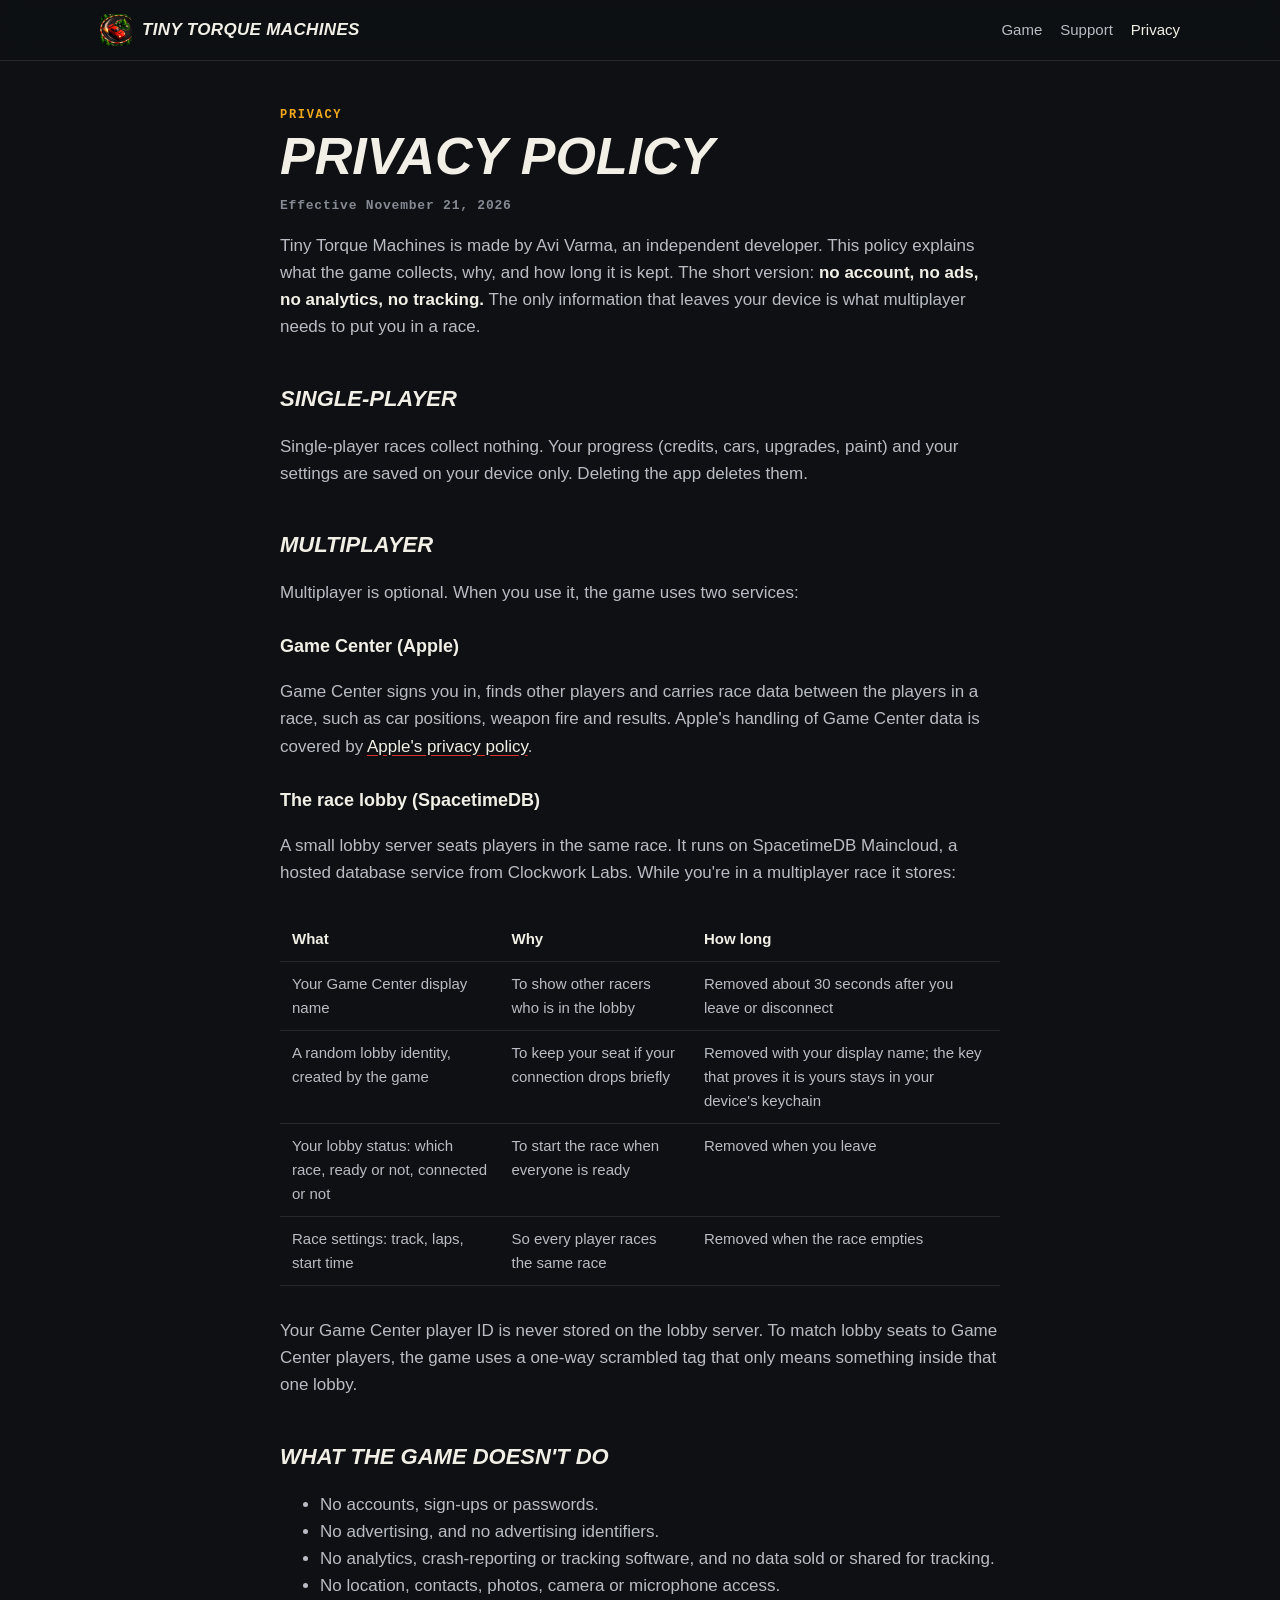
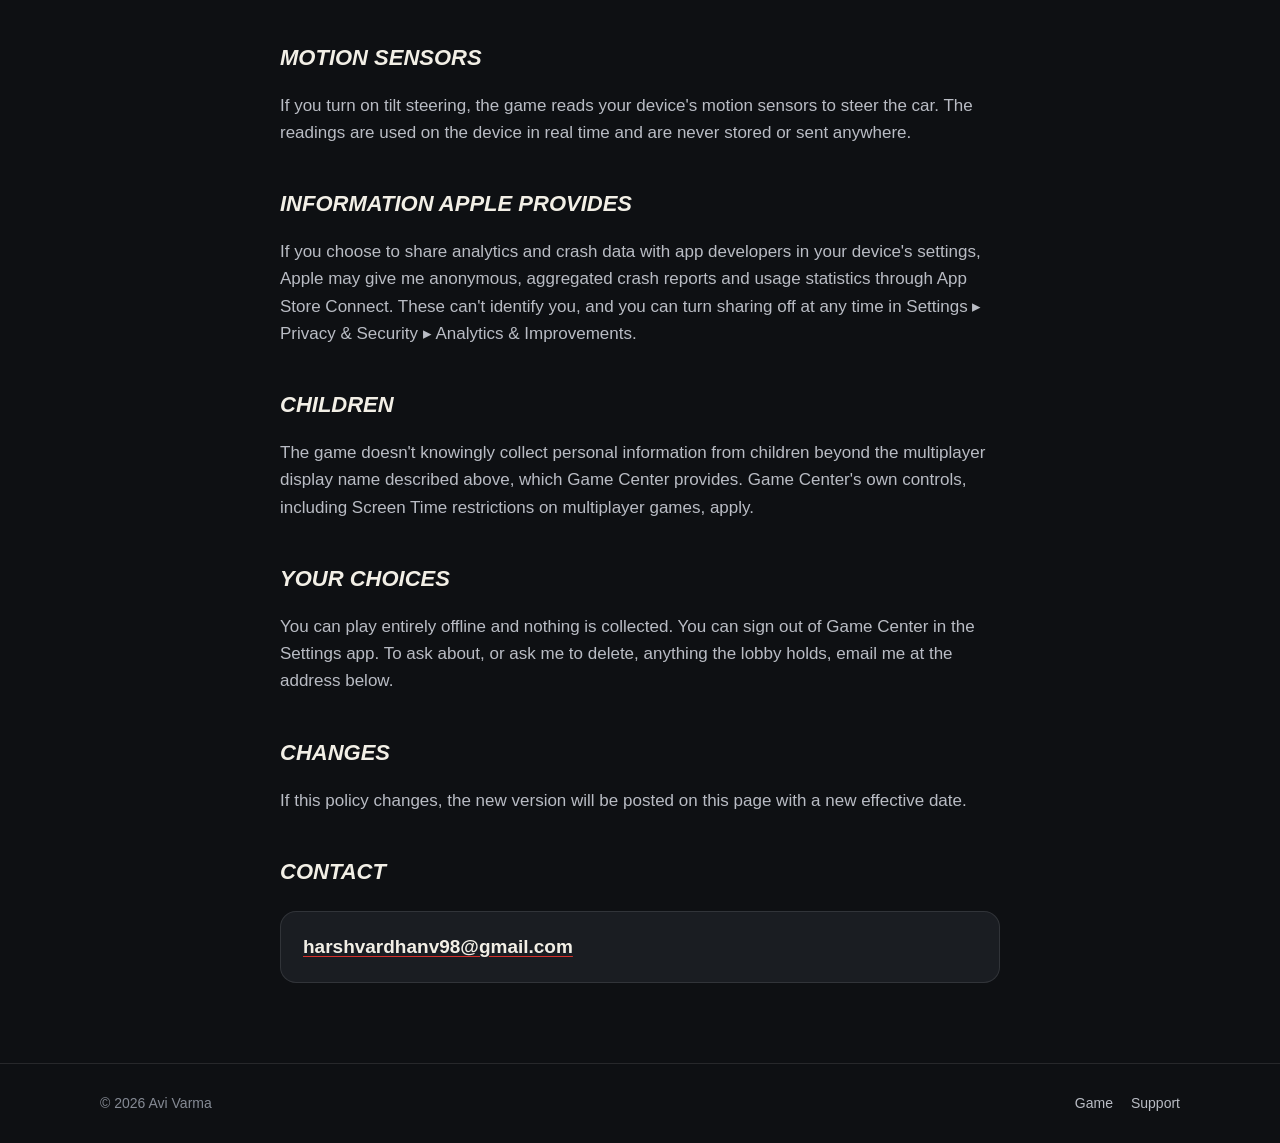
==== privacy.html @ 6feee171 "Add the Tiny Torque Machines site: game, support and privacy pages Co-Authored-By: Claude Opus 5.5 <" ====
<!doctype html>
<html lang="en">
<head>
  <meta charset="utf-8">
  <meta name="viewport" content="width=device-width, initial-scale=1">
  <title>Privacy policy · Tiny Torque Machines</title>
  <meta name="description" content="What Tiny Torque Machines collects, why, and how long it is kept.">
  <meta name="theme-color" content="#0e1013">
  <link rel="icon" href="favicon.png">
  <link rel="apple-touch-icon" href="apple-touch-icon.png">
  <link rel="stylesheet" href="style.css">
</head>
<body>
  <header class="site-header">
    <div class="wrap">
      <a class="brand" href="./"><img src="assets/icon.png" alt=""><span>Tiny Torque Machines</span></a>
      <nav class="site-nav" aria-label="Site">
        <a href="./">Game</a>
        <a href="support.html">Support</a>
        <a href="privacy.html" aria-current="page">Privacy</a>
      </nav>
    </div>
  </header>

  <main class="page">
    <div class="wrap prose">
      <div class="kicker">Privacy</div>
      <h1>Privacy policy</h1>
      <p class="updated">Effective November 21, 2026</p>

      <p>Tiny Torque Machines is made by Avi Varma, an independent developer. This policy explains what the game collects, why, and how long it is kept. The short version: <strong>no account, no ads, no analytics, no tracking.</strong> The only information that leaves your device is what multiplayer needs to put you in a race.</p>

      <h2>Single-player</h2>
      <p>Single-player races collect nothing. Your progress (credits, cars, upgrades, paint) and your settings are saved on your device only. Deleting the app deletes them.</p>

      <h2>Multiplayer</h2>
      <p>Multiplayer is optional. When you use it, the game uses two services:</p>

      <h3>Game Center (Apple)</h3>
      <p>Game Center signs you in, finds other players and carries race data between the players in a race, such as car positions, weapon fire and results. Apple's handling of Game Center data is covered by <a href="https://www.apple.com/legal/privacy/">Apple's privacy policy</a>.</p>

      <h3>The race lobby (SpacetimeDB)</h3>
      <p>A small lobby server seats players in the same race. It runs on SpacetimeDB Maincloud, a hosted database service from Clockwork Labs. While you're in a multiplayer race it stores:</p>
      <div class="table-scroll">
        <table>
          <thead>
            <tr><th>What</th><th>Why</th><th>How long</th></tr>
          </thead>
          <tbody>
            <tr><td>Your Game Center display name</td><td>To show other racers who is in the lobby</td><td>Removed about 30 seconds after you leave or disconnect</td></tr>
            <tr><td>A random lobby identity, created by the game</td><td>To keep your seat if your connection drops briefly</td><td>Removed with your display name; the key that proves it is yours stays in your device's keychain</td></tr>
            <tr><td>Your lobby status: which race, ready or not, connected or not</td><td>To start the race when everyone is ready</td><td>Removed when you leave</td></tr>
            <tr><td>Race settings: track, laps, start time</td><td>So every player races the same race</td><td>Removed when the race empties</td></tr>
          </tbody>
        </table>
      </div>
      <p>Your Game Center player ID is never stored on the lobby server. To match lobby seats to Game Center players, the game uses a one-way scrambled tag that only means something inside that one lobby.</p>

      <h2>What the game doesn't do</h2>
      <ul>
        <li>No accounts, sign-ups or passwords.</li>
        <li>No advertising, and no advertising identifiers.</li>
        <li>No analytics, crash-reporting or tracking software, and no data sold or shared for tracking.</li>
        <li>No location, contacts, photos, camera or microphone access.</li>
      </ul>

      <h2>Motion sensors</h2>
      <p>If you turn on tilt steering, the game reads your device's motion sensors to steer the car. The readings are used on the device in real time and are never stored or sent anywhere.</p>

      <h2>Information Apple provides</h2>
      <p>If you choose to share analytics and crash data with app developers in your device's settings, Apple may give me anonymous, aggregated crash reports and usage statistics through App Store Connect. These can't identify you, and you can turn sharing off at any time in Settings ▸ Privacy &amp; Security ▸ Analytics &amp; Improvements.</p>

      <h2>Children</h2>
      <p>The game doesn't knowingly collect personal information from children beyond the multiplayer display name described above, which Game Center provides. Game Center's own controls, including Screen Time restrictions on multiplayer games, apply.</p>

      <h2>Your choices</h2>
      <p>You can play entirely offline and nothing is collected. You can sign out of Game Center in the Settings app. To ask about, or ask me to delete, anything the lobby holds, email me at the address below.</p>

      <h2>Changes</h2>
      <p>If this policy changes, the new version will be posted on this page with a new effective date.</p>

      <h2>Contact</h2>
      <div class="contact">
        <a href="mailto:harshvardhanv98@gmail.com?subject=Tiny%20Torque%20Machines%20privacy">harshvardhanv98@gmail.com</a>
      </div>
    </div>
  </main>

  <footer class="site-footer">
    <div class="wrap">
      <span>© 2026 Avi Varma</span>
      <nav aria-label="Footer">
        <a href="./">Game</a>
        <a href="support.html">Support</a>
      </nav>
    </div>
  </footer>
</body>
</html>
---- style.css ----
/* Tiny Torque Machines: the game's own palette, system fonts only, so the
   site makes no third-party requests. */
:root {
  --canvas: #0e1013;
  --graphite: #1a1d22;
  --raised: #24282f;
  --hairline: rgba(255, 255, 255, 0.10);
  --ivory: #f2efe6;
  --secondary: #b9bcc4;
  --muted: #858a94;
  --red: #d8312b;
  --red-bright: #ff4a3d;
  --amber: #f2a81d;
  --radius: 16px;
  --width: 1080px;
  --display: "SF Pro Display", -apple-system, BlinkMacSystemFont, "Helvetica Neue", Arial, sans-serif;
  --mono: ui-monospace, "SF Mono", Menlo, Consolas, monospace;
  color-scheme: dark;
}

* { box-sizing: border-box; }

html { -webkit-text-size-adjust: 100%; }

body {
  margin: 0;
  background: var(--canvas);
  color: var(--ivory);
  font: 17px/1.6 var(--display);
}

img { max-width: 100%; display: block; }

a { color: var(--ivory); text-decoration-color: var(--red); text-underline-offset: 3px; }
a:hover { color: var(--red-bright); }

.wrap { width: min(var(--width), 100% - 32px); margin-inline: auto; }

/* Header */
.site-header {
  position: sticky;
  top: 0;
  z-index: 10;
  background: rgba(14, 16, 19, 0.88);
  backdrop-filter: blur(12px);
  -webkit-backdrop-filter: blur(12px);
  border-bottom: 1px solid var(--hairline);
}
.site-header .wrap {
  display: flex;
  align-items: center;
  justify-content: space-between;
  gap: 16px;
  min-height: 60px;
}
.brand {
  display: flex;
  align-items: center;
  gap: 10px;
  text-decoration: none;
  font-weight: 900;
  font-style: italic;
  letter-spacing: 0.02em;
  text-transform: uppercase;
  white-space: nowrap;
}
.brand img { width: 32px; height: 32px; border-radius: 8px; }
.site-nav { display: flex; gap: 18px; font-size: 15px; }
.site-nav a { text-decoration: none; color: var(--secondary); }
.site-nav a:hover, .site-nav a[aria-current="page"] { color: var(--ivory); }

/* Hero */
.hero {
  position: relative;
  min-height: min(78vh, 640px);
  display: flex;
  align-items: flex-end;
  background: var(--graphite) url("assets/hero.jpg") center / cover no-repeat;
}
.hero::after {
  content: "";
  position: absolute;
  inset: 0;
  background: linear-gradient(180deg, rgba(14,16,19,0.15) 0%, rgba(14,16,19,0.35) 45%, var(--canvas) 100%);
}
.hero .wrap { position: relative; z-index: 1; padding-block: 56px; }
.hero h1 {
  margin: 0;
  font-size: clamp(40px, 8vw, 84px);
  line-height: 0.95;
  font-weight: 900;
  font-style: italic;
  text-transform: uppercase;
  letter-spacing: -0.01em;
}
.hero p.lede {
  margin: 14px 0 26px;
  max-width: 34em;
  font-size: clamp(18px, 2.4vw, 22px);
  color: var(--secondary);
}

.store-badge {
  display: inline-flex;
  align-items: center;
  gap: 10px;
  padding: 12px 20px;
  border-radius: 12px;
  background: var(--red);
  color: var(--ivory);
  font-weight: 800;
  text-decoration: none;
}
.store-badge.soon { background: var(--raised); border: 1px solid var(--hairline); cursor: default; }
.store-badge small { display: block; font-weight: 600; font-size: 12px; color: var(--secondary); }

.kicker {
  font: 800 12px/1 var(--mono);
  letter-spacing: 0.14em;
  text-transform: uppercase;
  color: var(--amber);
}

/* Sections */
section { padding-block: 56px; }
section h2 {
  margin: 8px 0 18px;
  font-size: clamp(26px, 4vw, 38px);
  line-height: 1.1;
  font-weight: 900;
  font-style: italic;
  text-transform: uppercase;
}

.features {
  display: grid;
  grid-template-columns: repeat(auto-fit, minmax(240px, 1fr));
  gap: 16px;
}
.card {
  padding: 22px;
  border-radius: var(--radius);
  background: var(--graphite);
  border: 1px solid var(--hairline);
}
.card h3 {
  margin: 0 0 8px;
  font-size: 18px;
  font-weight: 900;
  font-style: italic;
  text-transform: uppercase;
  letter-spacing: 0.02em;
}
.card p, .card ul { margin: 0; color: var(--secondary); font-size: 16px; }
.card ul { padding-left: 1.1em; }

.gallery {
  display: grid;
  grid-template-columns: repeat(auto-fit, minmax(300px, 1fr));
  gap: 16px;
}
.gallery figure { margin: 0; }
.gallery img {
  width: 100%;
  height: auto;
  aspect-ratio: 3 / 2;
  object-fit: cover;
  border-radius: var(--radius);
  border: 1px solid var(--hairline);
  background: var(--graphite);
}
.gallery figcaption { margin-top: 8px; font-size: 14px; color: var(--muted); }

/* Text pages */
.page { padding-block: 48px 72px; }
.page h1 {
  margin: 8px 0 6px;
  font-size: clamp(32px, 6vw, 52px);
  line-height: 1.05;
  font-weight: 900;
  font-style: italic;
  text-transform: uppercase;
}
.page .updated { color: var(--muted); font: 600 13px/1.4 var(--mono); letter-spacing: 0.06em; }
.prose { max-width: 720px; }
.prose h2 {
  margin: 40px 0 10px;
  font-size: 22px;
  font-style: italic;
  font-weight: 900;
  text-transform: uppercase;
}
.prose h3 { margin: 26px 0 6px; font-size: 18px; }
.prose p, .prose li { color: var(--secondary); }
.prose strong { color: var(--ivory); }
.prose table { width: 100%; border-collapse: collapse; margin: 14px 0; font-size: 15px; }
.prose th, .prose td { text-align: left; padding: 10px 12px; border-bottom: 1px solid var(--hairline); vertical-align: top; }
.prose th { color: var(--ivory); font-weight: 700; }
.prose td { color: var(--secondary); }
.table-scroll { overflow-x: auto; }

.contact {
  margin: 22px 0 8px;
  padding: 20px 22px;
  border-radius: var(--radius);
  background: var(--graphite);
  border: 1px solid var(--hairline);
}
.contact a { font-weight: 800; font-size: 19px; overflow-wrap: anywhere; }

details {
  border-bottom: 1px solid var(--hairline);
  padding: 14px 0;
}
details summary {
  cursor: pointer;
  font-weight: 800;
  color: var(--ivory);
  list-style: none;
}
details summary::-webkit-details-marker { display: none; }
details summary::before { content: "+"; display: inline-block; width: 1.2em; color: var(--red); font-weight: 900; }
details[open] summary::before { content: "–"; }
details p, details ul { margin: 10px 0 0 1.2em; }

/* Footer */
.site-footer {
  border-top: 1px solid var(--hairline);
  padding-block: 28px;
  color: var(--muted);
  font-size: 14px;
}
.site-footer .wrap { display: flex; flex-wrap: wrap; gap: 8px 20px; justify-content: space-between; }
.site-footer nav { display: flex; gap: 18px; }
.site-footer a { color: var(--secondary); text-decoration: none; }

@media (max-width: 520px) {
  body { font-size: 16px; }
  .brand span { display: none; }
  .site-nav { gap: 14px; }
  section { padding-block: 40px; }
}
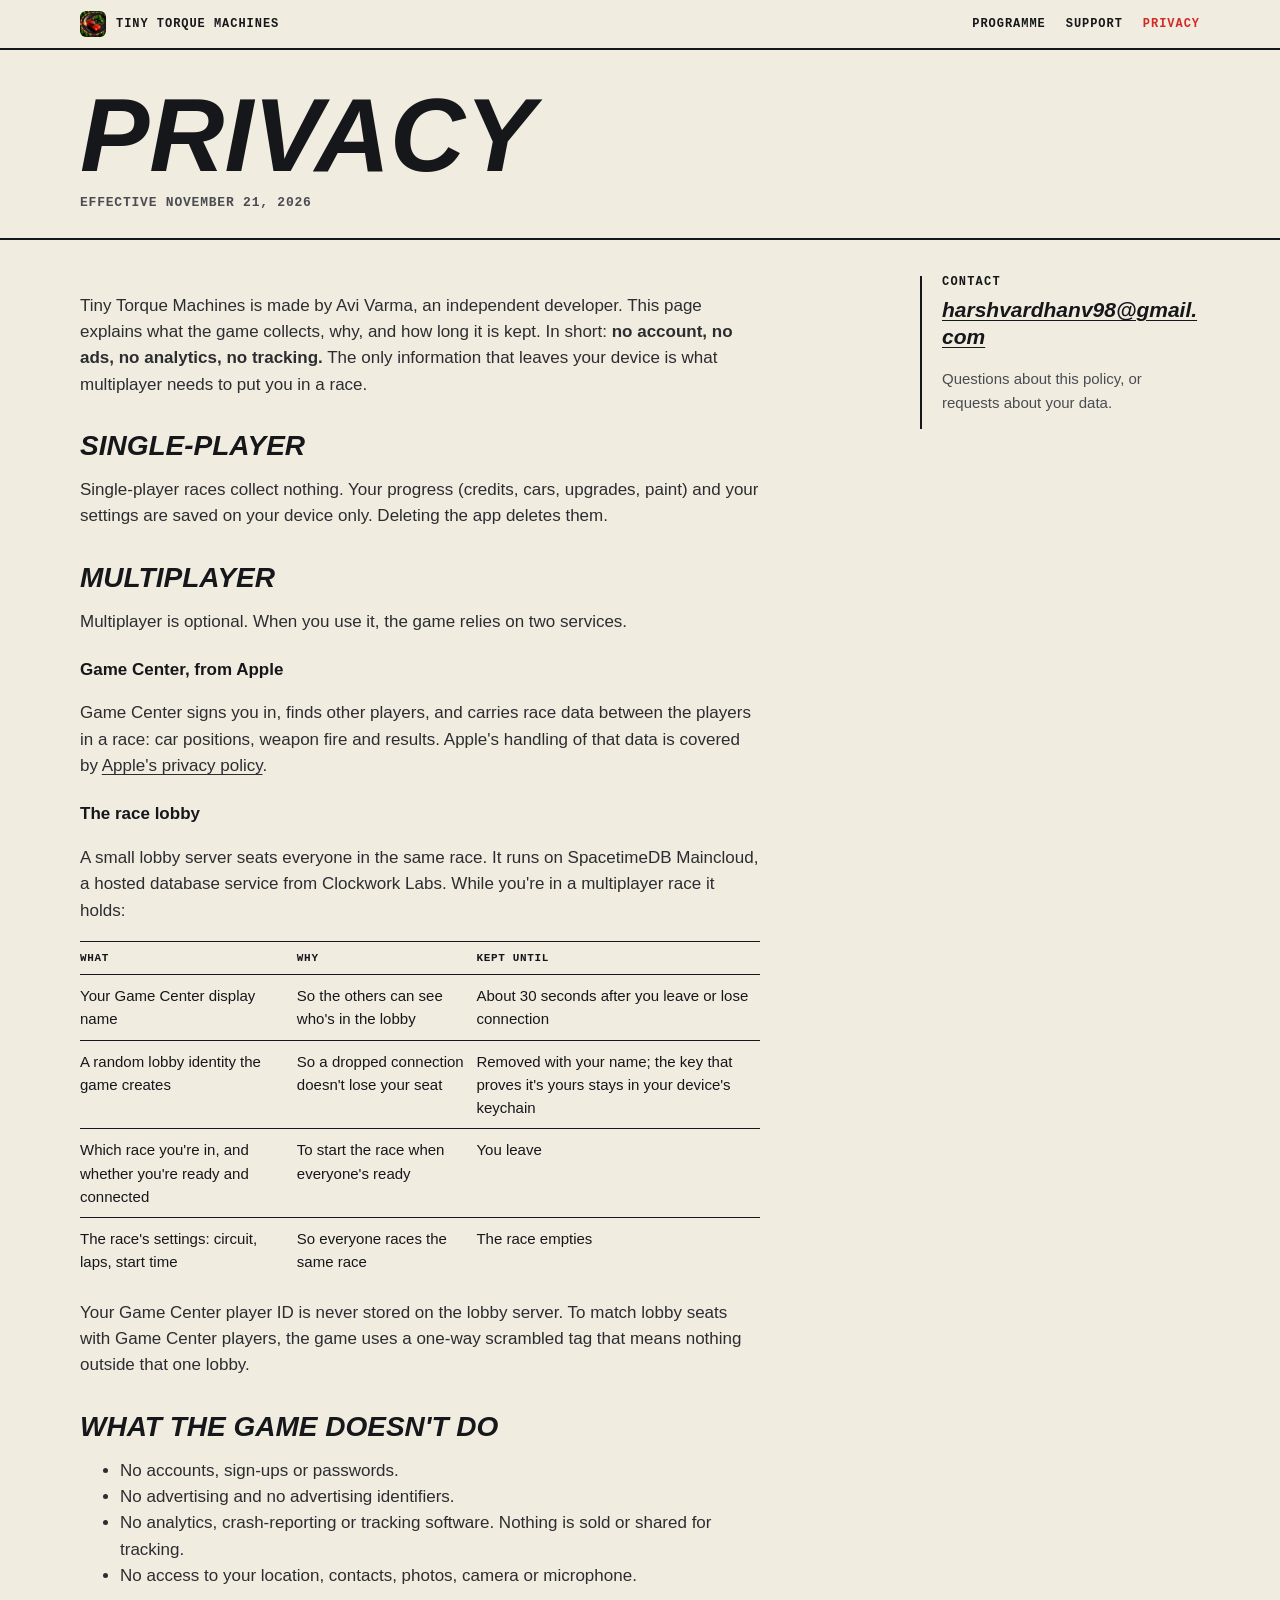
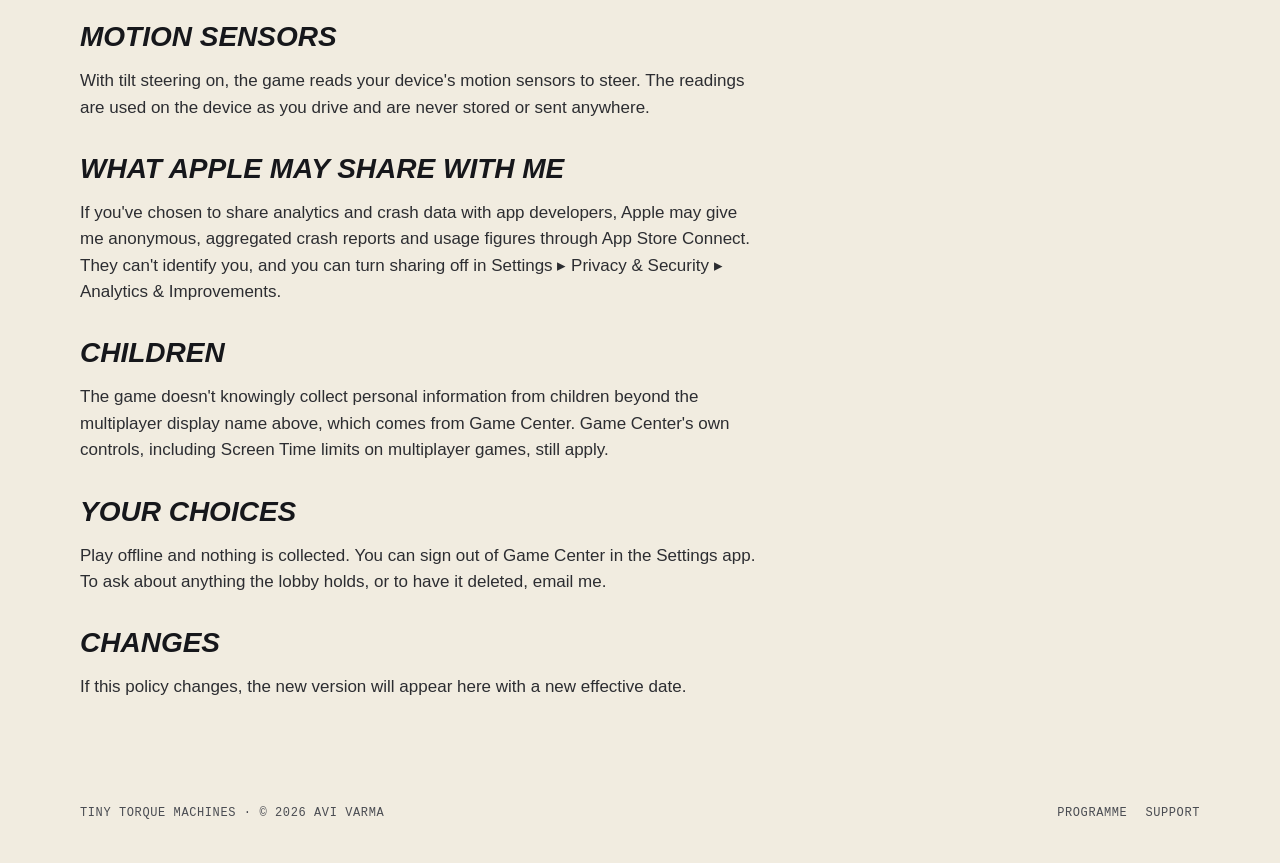
==== commit 783f3d4e: "Redesign the site as a race programme Paper, ink and racing red in place of the dark landing page. T" ====
--- a/privacy.html
+++ b/privacy.html
@@ -5,94 +5,93 @@
   <meta name="viewport" content="width=device-width, initial-scale=1">
   <title>Privacy policy · Tiny Torque Machines</title>
   <meta name="description" content="What Tiny Torque Machines collects, why, and how long it is kept.">
-  <meta name="theme-color" content="#0e1013">
+  <meta name="theme-color" content="#f1ece0">
   <link rel="icon" href="favicon.png">
   <link rel="apple-touch-icon" href="apple-touch-icon.png">
   <link rel="stylesheet" href="style.css">
 </head>
 <body>
-  <header class="site-header">
-    <div class="wrap">
-      <a class="brand" href="./"><img src="assets/icon.png" alt=""><span>Tiny Torque Machines</span></a>
-      <nav class="site-nav" aria-label="Site">
-        <a href="./">Game</a>
+  <header class="running-head">
+    <div class="measure">
+      <a class="wordmark" href="./"><img src="assets/icon.png" alt=""><span>Tiny Torque Machines</span></a>
+      <nav aria-label="Site">
+        <a href="./">Programme</a>
         <a href="support.html">Support</a>
         <a href="privacy.html" aria-current="page">Privacy</a>
       </nav>
     </div>
   </header>
 
-  <main class="page">
-    <div class="wrap prose">
-      <div class="kicker">Privacy</div>
-      <h1>Privacy policy</h1>
-      <p class="updated">Effective November 21, 2026</p>
+  <main>
+    <section class="page-title">
+      <div class="measure">
+        <h1>Privacy</h1>
+        <p>Effective November 21, 2026</p>
+      </div>
+    </section>
 
-      <p>Tiny Torque Machines is made by Avi Varma, an independent developer. This policy explains what the game collects, why, and how long it is kept. The short version: <strong>no account, no ads, no analytics, no tracking.</strong> The only information that leaves your device is what multiplayer needs to put you in a race.</p>
+    <div class="measure text">
+      <article>
+        <p>Tiny Torque Machines is made by Avi Varma, an independent developer. This page explains what the game collects, why, and how long it is kept. In short: <strong>no account, no ads, no analytics, no tracking.</strong> The only information that leaves your device is what multiplayer needs to put you in a race.</p>
 
-      <h2>Single-player</h2>
-      <p>Single-player races collect nothing. Your progress (credits, cars, upgrades, paint) and your settings are saved on your device only. Deleting the app deletes them.</p>
+        <h2>Single-player</h2>
+        <p>Single-player races collect nothing. Your progress (credits, cars, upgrades, paint) and your settings are saved on your device only. Deleting the app deletes them.</p>
 
-      <h2>Multiplayer</h2>
-      <p>Multiplayer is optional. When you use it, the game uses two services:</p>
+        <h2>Multiplayer</h2>
+        <p>Multiplayer is optional. When you use it, the game relies on two services.</p>
 
-      <h3>Game Center (Apple)</h3>
-      <p>Game Center signs you in, finds other players and carries race data between the players in a race, such as car positions, weapon fire and results. Apple's handling of Game Center data is covered by <a href="https://www.apple.com/legal/privacy/">Apple's privacy policy</a>.</p>
+        <h3>Game Center, from Apple</h3>
+        <p>Game Center signs you in, finds other players, and carries race data between the players in a race: car positions, weapon fire and results. Apple's handling of that data is covered by <a href="https://www.apple.com/legal/privacy/">Apple's privacy policy</a>.</p>
 
-      <h3>The race lobby (SpacetimeDB)</h3>
-      <p>A small lobby server seats players in the same race. It runs on SpacetimeDB Maincloud, a hosted database service from Clockwork Labs. While you're in a multiplayer race it stores:</p>
-      <div class="table-scroll">
+        <h3>The race lobby</h3>
+        <p>A small lobby server seats everyone in the same race. It runs on SpacetimeDB Maincloud, a hosted database service from Clockwork Labs. While you're in a multiplayer race it holds:</p>
         <table>
-          <thead>
-            <tr><th>What</th><th>Why</th><th>How long</th></tr>
-          </thead>
+          <thead><tr><th>What</th><th>Why</th><th>Kept until</th></tr></thead>
           <tbody>
-            <tr><td>Your Game Center display name</td><td>To show other racers who is in the lobby</td><td>Removed about 30 seconds after you leave or disconnect</td></tr>
-            <tr><td>A random lobby identity, created by the game</td><td>To keep your seat if your connection drops briefly</td><td>Removed with your display name; the key that proves it is yours stays in your device's keychain</td></tr>
-            <tr><td>Your lobby status: which race, ready or not, connected or not</td><td>To start the race when everyone is ready</td><td>Removed when you leave</td></tr>
-            <tr><td>Race settings: track, laps, start time</td><td>So every player races the same race</td><td>Removed when the race empties</td></tr>
+            <tr><td>Your Game Center display name</td><td>So the others can see who's in the lobby</td><td>About 30 seconds after you leave or lose connection</td></tr>
+            <tr><td>A random lobby identity the game creates</td><td>So a dropped connection doesn't lose your seat</td><td>Removed with your name; the key that proves it's yours stays in your device's keychain</td></tr>
+            <tr><td>Which race you're in, and whether you're ready and connected</td><td>To start the race when everyone's ready</td><td>You leave</td></tr>
+            <tr><td>The race's settings: circuit, laps, start time</td><td>So everyone races the same race</td><td>The race empties</td></tr>
           </tbody>
         </table>
-      </div>
-      <p>Your Game Center player ID is never stored on the lobby server. To match lobby seats to Game Center players, the game uses a one-way scrambled tag that only means something inside that one lobby.</p>
+        <p>Your Game Center player ID is never stored on the lobby server. To match lobby seats with Game Center players, the game uses a one-way scrambled tag that means nothing outside that one lobby.</p>
 
-      <h2>What the game doesn't do</h2>
-      <ul>
-        <li>No accounts, sign-ups or passwords.</li>
-        <li>No advertising, and no advertising identifiers.</li>
-        <li>No analytics, crash-reporting or tracking software, and no data sold or shared for tracking.</li>
-        <li>No location, contacts, photos, camera or microphone access.</li>
-      </ul>
+        <h2>What the game doesn't do</h2>
+        <ul>
+          <li>No accounts, sign-ups or passwords.</li>
+          <li>No advertising and no advertising identifiers.</li>
+          <li>No analytics, crash-reporting or tracking software. Nothing is sold or shared for tracking.</li>
+          <li>No access to your location, contacts, photos, camera or microphone.</li>
+        </ul>
 
-      <h2>Motion sensors</h2>
-      <p>If you turn on tilt steering, the game reads your device's motion sensors to steer the car. The readings are used on the device in real time and are never stored or sent anywhere.</p>
+        <h2>Motion sensors</h2>
+        <p>With tilt steering on, the game reads your device's motion sensors to steer. The readings are used on the device as you drive and are never stored or sent anywhere.</p>
 
-      <h2>Information Apple provides</h2>
-      <p>If you choose to share analytics and crash data with app developers in your device's settings, Apple may give me anonymous, aggregated crash reports and usage statistics through App Store Connect. These can't identify you, and you can turn sharing off at any time in Settings ▸ Privacy &amp; Security ▸ Analytics &amp; Improvements.</p>
+        <h2>What Apple may share with me</h2>
+        <p>If you've chosen to share analytics and crash data with app developers, Apple may give me anonymous, aggregated crash reports and usage figures through App Store Connect. They can't identify you, and you can turn sharing off in Settings ▸ Privacy &amp; Security ▸ Analytics &amp; Improvements.</p>
 
-      <h2>Children</h2>
-      <p>The game doesn't knowingly collect personal information from children beyond the multiplayer display name described above, which Game Center provides. Game Center's own controls, including Screen Time restrictions on multiplayer games, apply.</p>
+        <h2>Children</h2>
+        <p>The game doesn't knowingly collect personal information from children beyond the multiplayer display name above, which comes from Game Center. Game Center's own controls, including Screen Time limits on multiplayer games, still apply.</p>
 
-      <h2>Your choices</h2>
-      <p>You can play entirely offline and nothing is collected. You can sign out of Game Center in the Settings app. To ask about, or ask me to delete, anything the lobby holds, email me at the address below.</p>
+        <h2>Your choices</h2>
+        <p>Play offline and nothing is collected. You can sign out of Game Center in the Settings app. To ask about anything the lobby holds, or to have it deleted, email me.</p>
 
-      <h2>Changes</h2>
-      <p>If this policy changes, the new version will be posted on this page with a new effective date.</p>
+        <h2>Changes</h2>
+        <p>If this policy changes, the new version will appear here with a new effective date.</p>
+      </article>
 
-      <h2>Contact</h2>
-      <div class="contact">
-        <a href="mailto:harshvardhanv98@gmail.com?subject=Tiny%20Torque%20Machines%20privacy">harshvardhanv98@gmail.com</a>
-      </div>
+      <aside>
+        <h2>Contact</h2>
+        <a class="mail" href="mailto:harshvardhanv98@gmail.com?subject=Tiny%20Torque%20Machines%20privacy">harshvardhanv98@gmail.com</a>
+        <p>Questions about this policy, or requests about your data.</p>
+      </aside>
     </div>
   </main>
 
-  <footer class="site-footer">
-    <div class="wrap">
-      <span>© 2026 Avi Varma</span>
-      <nav aria-label="Footer">
-        <a href="./">Game</a>
-        <a href="support.html">Support</a>
-      </nav>
+  <footer class="colophon">
+    <div class="measure">
+      <span>Tiny Torque Machines · © 2026 Avi Varma</span>
+      <nav aria-label="Footer"><a href="./">Programme</a><a href="support.html">Support</a></nav>
     </div>
   </footer>
 </body>
--- a/style.css
+++ b/style.css
@@ -1,242 +1,233 @@
-/* Tiny Torque Machines: the game's own palette, system fonts only, so the
-   site makes no third-party requests. */
+/* Tiny Torque Machines — set like a printed race programme: paper, ink and
+   one racing red. System fonts only, so the site makes no requests
+   anywhere else. */
 :root {
-  --canvas: #0e1013;
-  --graphite: #1a1d22;
-  --raised: #24282f;
-  --hairline: rgba(255, 255, 255, 0.10);
-  --ivory: #f2efe6;
-  --secondary: #b9bcc4;
-  --muted: #858a94;
-  --red: #d8312b;
-  --red-bright: #ff4a3d;
-  --amber: #f2a81d;
-  --radius: 16px;
-  --width: 1080px;
-  --display: "SF Pro Display", -apple-system, BlinkMacSystemFont, "Helvetica Neue", Arial, sans-serif;
+  --paper: #f1ece0;
+  --paper-deep: #e6dfcf;
+  --ink: #16171b;
+  --ink-soft: #4a4c52;
+  --rule: #16171b;
+  --red: #d22a24;
+  --amber: #e9a21b;
+  --asphalt: #1c1e23;
+  --asphalt-line: #2c2f36;
+  --chalk: #ece8dd;
+  --display: "Avenir Next Condensed", "Arial Narrow", "Roboto Condensed", "Helvetica Neue", sans-serif;
+  --text: -apple-system, BlinkMacSystemFont, "Helvetica Neue", Arial, sans-serif;
   --mono: ui-monospace, "SF Mono", Menlo, Consolas, monospace;
-  color-scheme: dark;
+  --measure: 1120px;
 }
 
 * { box-sizing: border-box; }
-
 html { -webkit-text-size-adjust: 100%; }
 
 body {
   margin: 0;
-  background: var(--canvas);
-  color: var(--ivory);
-  font: 17px/1.6 var(--display);
-}
-
-img { max-width: 100%; display: block; }
-
-a { color: var(--ivory); text-decoration-color: var(--red); text-underline-offset: 3px; }
-a:hover { color: var(--red-bright); }
-
-.wrap { width: min(var(--width), 100% - 32px); margin-inline: auto; }
-
-/* Header */
-.site-header {
-  position: sticky;
-  top: 0;
-  z-index: 10;
-  background: rgba(14, 16, 19, 0.88);
-  backdrop-filter: blur(12px);
-  -webkit-backdrop-filter: blur(12px);
-  border-bottom: 1px solid var(--hairline);
-}
-.site-header .wrap {
+  background: var(--paper);
+  color: var(--ink);
+  font: 17px/1.55 var(--text);
+}
+
+img, svg { display: block; max-width: 100%; }
+a { color: inherit; text-decoration-thickness: 1px; text-underline-offset: 3px; }
+a:hover { color: var(--red); }
+
+.measure { width: min(var(--measure), 100% - 32px); margin-inline: auto; }
+
+/* Running head, as on every page of a programme */
+.running-head {
+  border-bottom: 2px solid var(--rule);
+  font: 600 12px/1 var(--mono);
+  letter-spacing: 0.08em;
+  text-transform: uppercase;
+}
+.running-head .measure {
   display: flex;
+  justify-content: space-between;
   align-items: center;
-  justify-content: space-between;
-  gap: 16px;
-  min-height: 60px;
-}
-.brand {
-  display: flex;
-  align-items: center;
-  gap: 10px;
-  text-decoration: none;
-  font-weight: 900;
-  font-style: italic;
-  letter-spacing: 0.02em;
-  text-transform: uppercase;
-  white-space: nowrap;
-}
-.brand img { width: 32px; height: 32px; border-radius: 8px; }
-.site-nav { display: flex; gap: 18px; font-size: 15px; }
-.site-nav a { text-decoration: none; color: var(--secondary); }
-.site-nav a:hover, .site-nav a[aria-current="page"] { color: var(--ivory); }
-
-/* Hero */
-.hero {
-  position: relative;
-  min-height: min(78vh, 640px);
-  display: flex;
-  align-items: flex-end;
-  background: var(--graphite) url("assets/hero.jpg") center / cover no-repeat;
-}
-.hero::after {
-  content: "";
-  position: absolute;
-  inset: 0;
-  background: linear-gradient(180deg, rgba(14,16,19,0.15) 0%, rgba(14,16,19,0.35) 45%, var(--canvas) 100%);
-}
-.hero .wrap { position: relative; z-index: 1; padding-block: 56px; }
-.hero h1 {
+  gap: 12px;
+  min-height: 48px;
+}
+.running-head a { text-decoration: none; }
+.running-head nav { display: flex; gap: 20px; }
+.running-head nav a[aria-current="page"] { color: var(--red); }
+.wordmark { display: flex; align-items: center; gap: 10px; font-weight: 800; }
+.wordmark img { width: 26px; height: 26px; border-radius: 6px; }
+
+/* Cover */
+.cover-art {
+  aspect-ratio: 21 / 8;
+  min-height: 240px;
+  background: var(--asphalt) center 40% / cover no-repeat;
+  border-bottom: 2px solid var(--rule);
+}
+.masthead { padding: 36px 0 28px; border-bottom: 2px solid var(--rule); }
+.masthead h1 {
   margin: 0;
-  font-size: clamp(40px, 8vw, 84px);
-  line-height: 0.95;
-  font-weight: 900;
-  font-style: italic;
-  text-transform: uppercase;
-  letter-spacing: -0.01em;
-}
-.hero p.lede {
-  margin: 14px 0 26px;
-  max-width: 34em;
-  font-size: clamp(18px, 2.4vw, 22px);
-  color: var(--secondary);
-}
-
-.store-badge {
-  display: inline-flex;
-  align-items: center;
-  gap: 10px;
-  padding: 12px 20px;
-  border-radius: 12px;
-  background: var(--red);
-  color: var(--ivory);
-  font-weight: 800;
-  text-decoration: none;
-}
-.store-badge.soon { background: var(--raised); border: 1px solid var(--hairline); cursor: default; }
-.store-badge small { display: block; font-weight: 600; font-size: 12px; color: var(--secondary); }
-
-.kicker {
-  font: 800 12px/1 var(--mono);
-  letter-spacing: 0.14em;
-  text-transform: uppercase;
-  color: var(--amber);
-}
+  font: italic 800 clamp(52px, 11vw, 148px) / 0.86 var(--display);
+  letter-spacing: -0.02em;
+  text-transform: uppercase;
+}
+.masthead h1 span { color: var(--red); }
+.masthead .standfirst {
+  display: grid;
+  grid-template-columns: minmax(0, 1.4fr) minmax(0, 1fr);
+  gap: 24px 40px;
+  margin-top: 26px;
+  align-items: end;
+}
+.masthead p { margin: 0; font-size: clamp(18px, 2.2vw, 21px); max-width: 30em; }
+.availability {
+  border: 2px solid var(--rule);
+  padding: 14px 16px;
+  font: 600 13px/1.5 var(--mono);
+  text-transform: uppercase;
+  letter-spacing: 0.04em;
+}
+.availability strong { display: block; font: italic 800 22px/1.1 var(--display); letter-spacing: 0; text-transform: uppercase; }
+
+/* The numbers strip under the masthead */
+.facts {
+  display: grid;
+  grid-template-columns: repeat(4, 1fr);
+  border-bottom: 2px solid var(--rule);
+}
+.facts div { padding: 14px 16px; border-right: 1px solid var(--rule); }
+.facts div:last-child { border-right: 0; }
+.facts b { display: block; font: italic 800 40px/1 var(--display); }
+.facts span { font: 600 12px/1.3 var(--mono); text-transform: uppercase; letter-spacing: 0.06em; color: var(--ink-soft); }
 
 /* Sections */
-section { padding-block: 56px; }
-section h2 {
-  margin: 8px 0 18px;
-  font-size: clamp(26px, 4vw, 38px);
-  line-height: 1.1;
-  font-weight: 900;
-  font-style: italic;
-  text-transform: uppercase;
-}
-
-.features {
-  display: grid;
-  grid-template-columns: repeat(auto-fit, minmax(240px, 1fr));
-  gap: 16px;
-}
-.card {
-  padding: 22px;
-  border-radius: var(--radius);
-  background: var(--graphite);
-  border: 1px solid var(--hairline);
-}
-.card h3 {
-  margin: 0 0 8px;
-  font-size: 18px;
-  font-weight: 900;
-  font-style: italic;
-  text-transform: uppercase;
-  letter-spacing: 0.02em;
-}
-.card p, .card ul { margin: 0; color: var(--secondary); font-size: 16px; }
-.card ul { padding-left: 1.1em; }
-
-.gallery {
-  display: grid;
-  grid-template-columns: repeat(auto-fit, minmax(300px, 1fr));
-  gap: 16px;
-}
-.gallery figure { margin: 0; }
-.gallery img {
-  width: 100%;
-  height: auto;
-  aspect-ratio: 3 / 2;
-  object-fit: cover;
-  border-radius: var(--radius);
-  border: 1px solid var(--hairline);
-  background: var(--graphite);
-}
-.gallery figcaption { margin-top: 8px; font-size: 14px; color: var(--muted); }
+.chapter { padding: 56px 0 64px; border-bottom: 2px solid var(--rule); }
+.chapter-head {
+  display: grid;
+  grid-template-columns: auto 1fr;
+  gap: 4px 18px;
+  align-items: baseline;
+  margin-bottom: 28px;
+}
+.chapter-head .no { font: italic 800 64px/0.8 var(--display); color: var(--red); grid-row: span 2; }
+.chapter-head h2 { margin: 0; font: italic 800 clamp(34px, 5vw, 52px)/0.95 var(--display); text-transform: uppercase; }
+.chapter-head p { margin: 0; color: var(--ink-soft); max-width: 40em; }
+
+.dark { background: var(--asphalt); color: var(--chalk); }
+.dark .chapter-head p, .dark .muted { color: #a9a69d; }
+.dark a:hover { color: var(--amber); }
+
+/* Circuits */
+.circuits { display: grid; grid-template-columns: repeat(3, 1fr); gap: 28px; }
+.circuit { display: flex; flex-direction: column; }
+.circuit .map {
+  background: var(--asphalt);
+  border: 2px solid var(--rule);
+  padding: 14px;
+  aspect-ratio: 4 / 3;
+  display: grid;
+  place-items: center;
+}
+.circuit .map svg { width: 100%; height: 100%; }
+.circuit h3 { margin: 14px 0 4px; font: italic 800 30px/1 var(--display); text-transform: uppercase; }
+.circuit p { margin: 0 0 12px; font-size: 16px; color: var(--ink-soft); }
+.spec { width: 100%; border-collapse: collapse; font: 13px/1.4 var(--mono); margin-top: auto; }
+.spec th, .spec td { padding: 6px 0; border-top: 1px solid var(--rule); text-align: left; }
+.spec th { font-weight: 500; color: var(--ink-soft); text-transform: uppercase; letter-spacing: 0.04em; }
+.spec td { text-align: right; font-weight: 700; }
+
+/* Entry list */
+.entry-list { width: 100%; border-collapse: collapse; font-size: 15px; }
+.entry-list thead th {
+  font: 600 11px/1.2 var(--mono);
+  text-transform: uppercase;
+  letter-spacing: 0.08em;
+  color: #a9a69d;
+  text-align: left;
+  padding: 0 10px 10px;
+  border-bottom: 1px solid #555;
+}
+.entry-list td { padding: 11px 10px; border-bottom: 1px solid var(--asphalt-line); vertical-align: middle; }
+.entry-list .num { font: italic 800 26px/1 var(--display); width: 2.4em; color: #a9a69d; }
+.entry-list .car { font: italic 800 21px/1.1 var(--display); text-transform: uppercase; white-space: nowrap; }
+.entry-list .car i { display: inline-block; width: 14px; height: 14px; border-radius: 3px; margin-right: 10px; vertical-align: -1px; box-shadow: inset 0 0 0 1px rgba(255,255,255,0.25); }
+.entry-list .note { color: #c9c5ba; }
+.entry-list .price { font: 600 13px/1 var(--mono); text-align: right; white-space: nowrap; }
+.entry-list .price.starter { color: var(--amber); }
+.bars { display: grid; gap: 4px; min-width: 120px; }
+.bar { display: grid; grid-template-columns: 1.4em 1fr; align-items: center; gap: 6px; font: 600 10px/1 var(--mono); color: #8d8a82; }
+.bar u { display: block; height: 5px; background: #3a3d44; text-decoration: none; position: relative; }
+.bar u::after { content: ""; position: absolute; inset: 0 auto 0 0; width: var(--v); background: var(--chalk); }
+.table-scroll { overflow-x: auto; -webkit-overflow-scrolling: touch; }
+
+/* Armoury */
+.armoury { display: grid; grid-template-columns: 1.9fr 1fr; gap: 36px; }
+.armoury h3 { margin: 0 0 12px; font: 600 12px/1 var(--mono); letter-spacing: 0.1em; text-transform: uppercase; color: var(--ink-soft); padding-bottom: 10px; border-bottom: 2px solid var(--rule); }
+.weapons { list-style: none; margin: 0; padding: 0; display: grid; gap: 0 24px; }
+.armoury .front .weapons { grid-template-columns: repeat(3, 1fr); }
+.weapon { display: grid; grid-template-columns: 52px 1fr; gap: 12px; align-items: start; padding: 14px 0; border-bottom: 1px solid var(--rule); }
+.weapon img { width: 52px; height: 52px; }
+.weapon b { display: block; font: italic 800 19px/1.1 var(--display); text-transform: uppercase; }
+.weapon span { font-size: 14px; color: var(--ink-soft); line-height: 1.4; }
+
+/* Photo plates */
+.plates { display: grid; grid-template-columns: 1.3fr 1fr; gap: 20px; }
+.plates figure { margin: 0; }
+.plates img { width: 100%; height: auto; border: 2px solid var(--rule); }
+.plates figcaption { margin-top: 8px; font: 13px/1.4 var(--mono); color: var(--ink-soft); }
+.plates figcaption b { color: var(--ink); }
+
+/* Controls column */
+.columns { columns: 2 320px; column-gap: 40px; }
+.columns p { margin: 0 0 14px; break-inside: avoid; }
+.columns b { font-weight: 700; }
 
 /* Text pages */
-.page { padding-block: 48px 72px; }
-.page h1 {
-  margin: 8px 0 6px;
-  font-size: clamp(32px, 6vw, 52px);
-  line-height: 1.05;
-  font-weight: 900;
-  font-style: italic;
-  text-transform: uppercase;
-}
-.page .updated { color: var(--muted); font: 600 13px/1.4 var(--mono); letter-spacing: 0.06em; }
-.prose { max-width: 720px; }
-.prose h2 {
-  margin: 40px 0 10px;
-  font-size: 22px;
-  font-style: italic;
-  font-weight: 900;
-  text-transform: uppercase;
-}
-.prose h3 { margin: 26px 0 6px; font-size: 18px; }
-.prose p, .prose li { color: var(--secondary); }
-.prose strong { color: var(--ivory); }
-.prose table { width: 100%; border-collapse: collapse; margin: 14px 0; font-size: 15px; }
-.prose th, .prose td { text-align: left; padding: 10px 12px; border-bottom: 1px solid var(--hairline); vertical-align: top; }
-.prose th { color: var(--ivory); font-weight: 700; }
-.prose td { color: var(--secondary); }
-.table-scroll { overflow-x: auto; }
-
-.contact {
-  margin: 22px 0 8px;
-  padding: 20px 22px;
-  border-radius: var(--radius);
-  background: var(--graphite);
-  border: 1px solid var(--hairline);
-}
-.contact a { font-weight: 800; font-size: 19px; overflow-wrap: anywhere; }
-
-details {
-  border-bottom: 1px solid var(--hairline);
-  padding: 14px 0;
-}
-details summary {
-  cursor: pointer;
-  font-weight: 800;
-  color: var(--ivory);
-  list-style: none;
-}
-details summary::-webkit-details-marker { display: none; }
-details summary::before { content: "+"; display: inline-block; width: 1.2em; color: var(--red); font-weight: 900; }
-details[open] summary::before { content: "–"; }
-details p, details ul { margin: 10px 0 0 1.2em; }
-
-/* Footer */
-.site-footer {
-  border-top: 1px solid var(--hairline);
-  padding-block: 28px;
-  color: var(--muted);
-  font-size: 14px;
-}
-.site-footer .wrap { display: flex; flex-wrap: wrap; gap: 8px 20px; justify-content: space-between; }
-.site-footer nav { display: flex; gap: 18px; }
-.site-footer a { color: var(--secondary); text-decoration: none; }
-
-@media (max-width: 520px) {
+.page-title { padding: 40px 0 26px; border-bottom: 2px solid var(--rule); }
+.page-title h1 { margin: 0; font: italic 800 clamp(48px, 9vw, 104px)/0.88 var(--display); text-transform: uppercase; }
+.page-title p { margin: 12px 0 0; font: 600 13px/1.4 var(--mono); text-transform: uppercase; letter-spacing: 0.06em; color: var(--ink-soft); }
+.text { padding: 36px 0 64px; display: grid; grid-template-columns: minmax(0, 1fr) 280px; gap: 48px; }
+.text article { max-width: 680px; }
+.text h2 { margin: 34px 0 8px; font: italic 800 28px/1 var(--display); text-transform: uppercase; }
+.text h2:first-child { margin-top: 0; }
+.text h3 { margin: 22px 0 4px; font-size: 17px; }
+.text p, .text li { color: #2c2d31; }
+.text aside { border-left: 2px solid var(--rule); padding-left: 20px; align-self: start; position: sticky; top: 20px; }
+.text aside h2 { font: 600 12px/1 var(--mono); letter-spacing: 0.1em; margin: 0 0 10px; text-transform: uppercase; }
+.text aside a.mail { font: italic 800 21px/1.15 var(--display); overflow-wrap: anywhere; }
+.text aside p { font-size: 15px; color: var(--ink-soft); }
+.text table { width: 100%; border-collapse: collapse; font-size: 15px; margin: 12px 0; }
+.text th, .text td { text-align: left; vertical-align: top; padding: 9px 10px 9px 0; border-top: 1px solid var(--rule); }
+.text th { font: 600 11px/1.3 var(--mono); text-transform: uppercase; letter-spacing: 0.06em; }
+.qa { border-top: 2px solid var(--rule); }
+.qa h3 { margin: 0; padding-top: 14px; font: italic 800 21px/1.15 var(--display); text-transform: uppercase; }
+.qa p { margin: 6px 0 18px; }
+
+/* Colophon */
+.colophon { padding: 22px 0 40px; font: 12px/1.6 var(--mono); text-transform: uppercase; letter-spacing: 0.05em; color: var(--ink-soft); }
+.colophon .measure { display: flex; flex-wrap: wrap; justify-content: space-between; gap: 8px 24px; }
+.colophon a { text-decoration: none; }
+.colophon nav { display: flex; gap: 18px; }
+
+@media (max-width: 900px) {
+  .circuits { grid-template-columns: 1fr; max-width: 520px; }
+  .armoury { grid-template-columns: 1fr; }
+  .armoury .front .weapons { grid-template-columns: repeat(2, 1fr); }
+  .plates { grid-template-columns: 1fr; }
+  .text { grid-template-columns: 1fr; }
+  .text aside { position: static; }
+}
+@media (max-width: 640px) {
   body { font-size: 16px; }
-  .brand span { display: none; }
-  .site-nav { gap: 14px; }
-  section { padding-block: 40px; }
-}
+  .masthead .standfirst { grid-template-columns: 1fr; }
+  .facts { grid-template-columns: repeat(2, 1fr); }
+  .facts div:nth-child(2) { border-right: 0; }
+  .facts div:nth-child(-n+2) { border-bottom: 1px solid var(--rule); }
+  .armoury .front .weapons { grid-template-columns: 1fr; }
+  .entry-list .note { display: none; }
+  .entry-list td, .entry-list thead th { padding-inline: 5px; }
+  .entry-list .num { width: 1.6em; font-size: 19px; }
+  .entry-list .car { font-size: 16px; white-space: normal; }
+  .entry-list .car i { width: 10px; height: 10px; margin-right: 6px; }
+  .entry-list .price { font-size: 11px; }
+  .bars { min-width: 64px; }
+  .running-head .wordmark span { display: none; }
+  .chapter-head .no { font-size: 48px; }
+}
